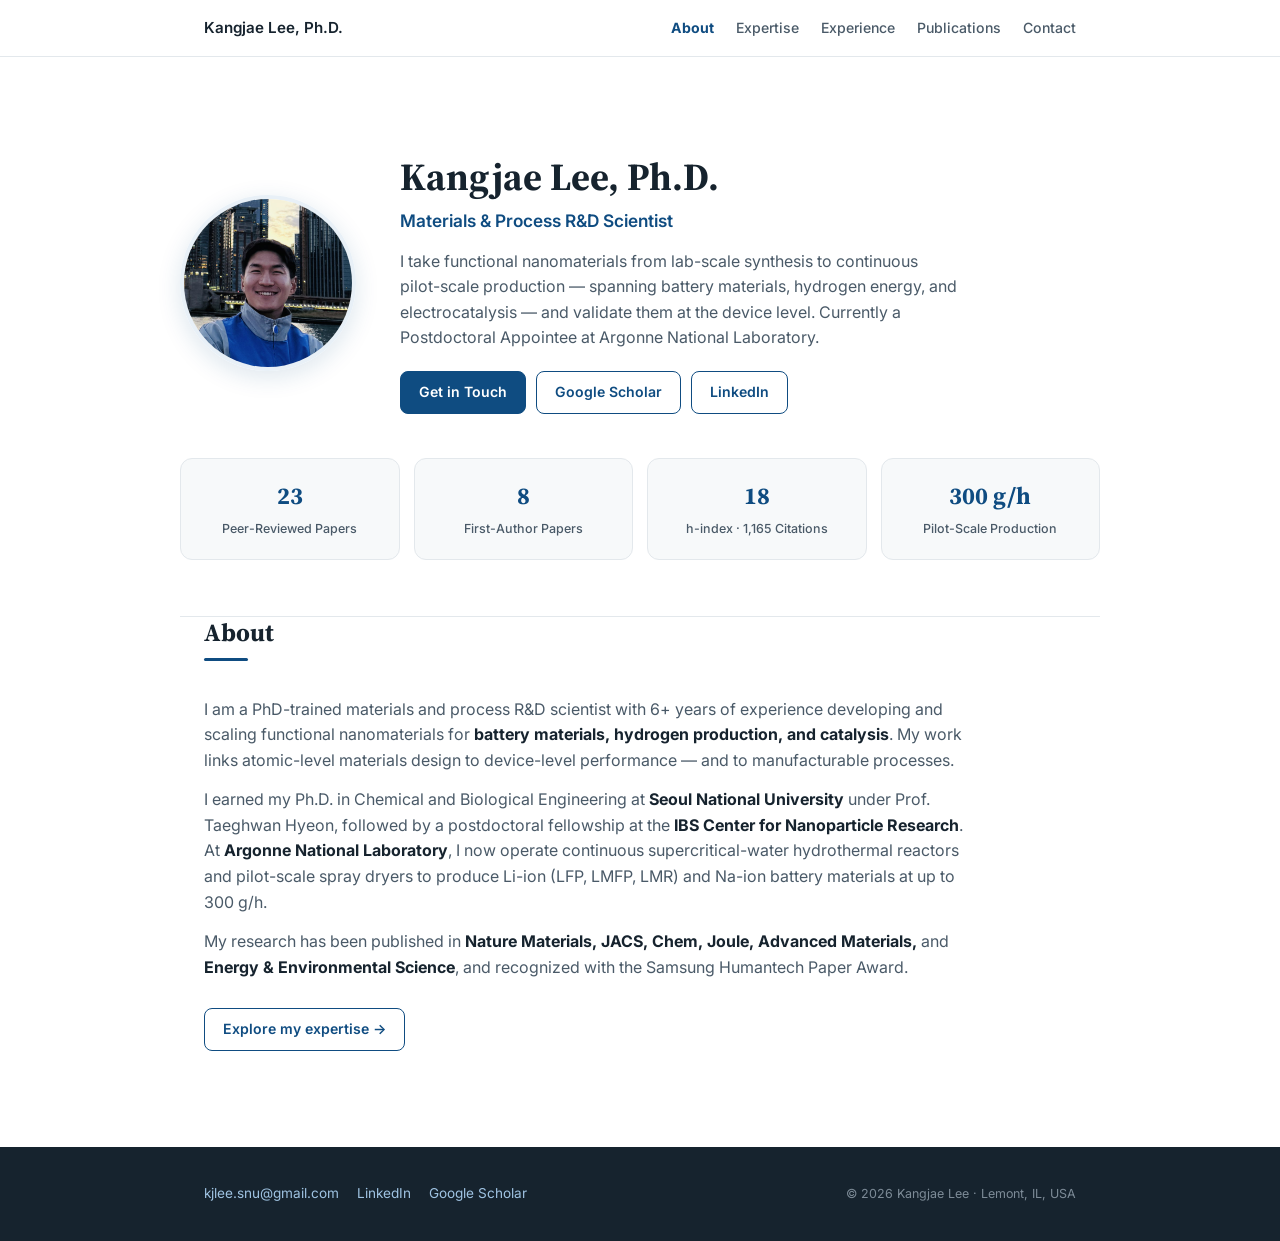
==== index.html @ 3a31b628 "Add files via upload" ====
<!DOCTYPE html>
<html lang="en">
<head>
<meta charset="UTF-8">
<meta name="viewport" content="width=device-width, initial-scale=1.0">
<title>Kangjae Lee, Ph.D. — Materials & Process R&D Scientist</title>
<meta name="description" content="Kangjae Lee, Ph.D. — Materials & Process R&D scientist specializing in nanomaterials, battery materials, hydrogen energy, and lab-to-pilot scale-up. Postdoc at Argonne National Laboratory.">
<link rel="preconnect" href="https://fonts.googleapis.com">
<link rel="preconnect" href="https://fonts.gstatic.com" crossorigin>
<link href="https://fonts.googleapis.com/css2?family=Inter:wght@400;500;600;700&family=Source+Serif+4:opsz,wght@8..60,600;8..60,700&display=swap" rel="stylesheet">
<link rel="stylesheet" href="style.css">
</head>
<body>

<nav>
  <div class="wrap">
    <a class="nav-name" href="index.html">Kangjae Lee, Ph.D.</a>
    <div class="nav-links">
      <a href="index.html" class="active">About</a>
      <a href="expertise.html">Expertise</a>
      <a href="experience.html">Experience</a>
      <a href="publications.html">Publications</a>
      <a href="contact.html">Contact</a>
    </div>
  </div>
</nav>

<main>
<header class="hero-wrap wrap">
  <div class="hero">
    <img class="hero-photo" src="profile.jpg" alt="Portrait of Kangjae Lee">
    <div>
      <h1>Kangjae Lee, Ph.D.</h1>
      <div class="role">Materials &amp; Process R&amp;D Scientist</div>
      <p class="pitch">I take functional nanomaterials from lab-scale synthesis to continuous pilot-scale production — spanning battery materials, hydrogen energy, and electrocatalysis — and validate them at the device level. Currently a Postdoctoral Appointee at Argonne National Laboratory.</p>
      <div class="cta">
        <a class="btn primary" href="mailto:kjlee.snu@gmail.com">Get in Touch</a>
        <a class="btn ghost" href="https://scholar.google.com/citations?user=TuU4Jp8AAAAJ" target="_blank" rel="noopener">Google Scholar</a>
        <a class="btn ghost" href="https://www.linkedin.com/in/kangjae-lee-46b52a366" target="_blank" rel="noopener">LinkedIn</a>
      </div>
    </div>
  </div>
  <div class="stats">
    <div class="stat"><b>23</b><span>Peer-Reviewed Papers</span></div>
    <div class="stat"><b>8</b><span>First-Author Papers</span></div>
    <div class="stat"><b>18</b><span>h-index · 1,165 Citations</span></div>
    <div class="stat"><b>300 g/h</b><span>Pilot-Scale Production</span></div>
  </div>
</header>

<section id="about" class="wrap about">
  <h2>About</h2>
  <p>I am a PhD-trained materials and process R&amp;D scientist with 6+ years of experience developing and scaling functional nanomaterials for <strong>battery materials, hydrogen production, and catalysis</strong>. My work links atomic-level materials design to device-level performance — and to manufacturable processes.</p>
  <p>I earned my Ph.D. in Chemical and Biological Engineering at <strong>Seoul National University</strong> under Prof. Taeghwan Hyeon, followed by a postdoctoral fellowship at the <strong>IBS Center for Nanoparticle Research</strong>. At <strong>Argonne National Laboratory</strong>, I now operate continuous supercritical-water hydrothermal reactors and pilot-scale spray dryers to produce Li-ion (LFP, LMFP, LMR) and Na-ion battery materials at up to 300 g/h.</p>
  <p>My research has been published in <strong>Nature Materials, JACS, Chem, Joule, Advanced Materials,</strong> and <strong>Energy &amp; Environmental Science</strong>, and recognized with the Samsung Humantech Paper Award.</p>
  <p style="margin-top:28px"><a class="btn ghost" href="expertise.html">Explore my expertise →</a></p>
</section>
</main>

<footer>
  <div class="wrap foot-row">
    <div class="links">
      <a href="mailto:kjlee.snu@gmail.com">kjlee.snu@gmail.com</a>
      <a href="https://www.linkedin.com/in/kangjae-lee-46b52a366" target="_blank" rel="noopener">LinkedIn</a>
      <a href="https://scholar.google.com/citations?user=TuU4Jp8AAAAJ" target="_blank" rel="noopener">Google Scholar</a>
    </div>
    <div class="copy">© 2026 Kangjae Lee · Lemont, IL, USA</div>
  </div>
</footer>

</body>
</html>
---- style.css ----
:root{
  --ink:#16232e;
  --ink-soft:#4a5a68;
  --accent:#0f4c81;
  --accent-soft:#e8f0f7;
  --line:#e3e8ec;
  --bg:#ffffff;
  --bg-alt:#f7f9fa;
  --radius:12px;
}
*{margin:0;padding:0;box-sizing:border-box}
html{scroll-behavior:smooth;scroll-padding-top:64px}
body{font-family:'Inter',-apple-system,BlinkMacSystemFont,sans-serif;color:var(--ink);background:var(--bg);line-height:1.6;font-size:16px;display:flex;flex-direction:column;min-height:100vh}
main{flex:1}
h1,h2,h3{font-family:'Source Serif 4',Georgia,serif;line-height:1.25}
a{color:var(--accent);text-decoration:none}
a:hover{text-decoration:underline}
.wrap{max-width:920px;margin:0 auto;padding:0 24px}

/* Nav */
nav{position:sticky;top:0;background:rgba(255,255,255,.92);backdrop-filter:blur(8px);border-bottom:1px solid var(--line);z-index:10}
nav .wrap{display:flex;align-items:center;justify-content:space-between;height:56px;gap:16px}
.nav-name{font-weight:600;font-size:.95rem;color:var(--ink);white-space:nowrap}
.nav-name:hover{text-decoration:none;color:var(--accent)}
.nav-links{display:flex;gap:22px;font-size:.88rem;overflow-x:auto}
.nav-links a{color:var(--ink-soft);font-weight:500;white-space:nowrap}
.nav-links a:hover{color:var(--accent);text-decoration:none}
.nav-links a.active{color:var(--accent);font-weight:700}
@media(max-width:640px){
  .nav-links{gap:14px;font-size:.82rem}
  .nav-name{font-size:.88rem}
}

/* Hero (index) */
header.hero-wrap{padding:96px 0 56px}
.hero{display:flex;gap:44px;align-items:center}
.hero-photo{flex-shrink:0;width:176px;height:176px;border-radius:50%;object-fit:cover;border:4px solid var(--accent-soft);box-shadow:0 6px 24px rgba(15,76,129,.14)}
.hero h1{font-size:2.4rem;font-weight:700;margin-bottom:6px}
.hero .role{font-size:1.08rem;color:var(--accent);font-weight:600;margin-bottom:14px}
.hero .pitch{color:var(--ink-soft);max-width:560px;margin-bottom:20px}
.cta{display:flex;flex-wrap:wrap;gap:10px}
.btn{display:inline-flex;align-items:center;gap:7px;padding:9px 18px;border-radius:8px;font-size:.88rem;font-weight:600;border:1.5px solid var(--accent);transition:all .15s}
.btn.primary{background:var(--accent);color:#fff}
.btn.primary:hover{background:#0c3d68;text-decoration:none}
.btn.ghost{color:var(--accent)}
.btn.ghost:hover{background:var(--accent-soft);text-decoration:none}
@media(max-width:640px){
  .hero{flex-direction:column;text-align:center;gap:24px}
  .hero .pitch{margin-left:auto;margin-right:auto}
  .cta{justify-content:center}
  header.hero-wrap{padding:48px 0 40px}
  .hero h1{font-size:1.9rem}
}

/* Stats */
.stats{display:grid;grid-template-columns:repeat(4,1fr);gap:14px;margin-top:44px}
.stat{background:var(--bg-alt);border:1px solid var(--line);border-radius:var(--radius);padding:18px 12px;text-align:center}
.stat b{display:block;font-size:1.5rem;color:var(--accent);font-family:'Source Serif 4',serif}
.stat span{font-size:.78rem;color:var(--ink-soft);font-weight:500}
@media(max-width:640px){.stats{grid-template-columns:repeat(2,1fr)}}

/* Sections */
section{padding:120px 0 48px;border-top:1px solid var(--line)}
section.page-top{border-top:none;padding-top:72px}
section h2{font-size:1.55rem;margin-bottom:36px}
section h2::after{content:"";display:block;width:44px;height:3px;background:var(--accent);margin-top:10px;border-radius:2px}
.lead{color:var(--ink-soft);max-width:720px;margin:-20px 0 36px}
@media(max-width:640px){
  section{padding:80px 0 40px}
  section.page-top{padding-top:48px}
}
.about p{color:var(--ink-soft);max-width:760px}
.about p+p{margin-top:14px}
.about strong{color:var(--ink)}

/* Expertise */
.cards{display:grid;grid-template-columns:1fr 1fr;gap:16px}
.card{border:1px solid var(--line);border-radius:var(--radius);padding:22px;background:var(--bg)}
.card h3{font-size:1.02rem;margin-bottom:8px;color:var(--accent)}
.card p{font-size:.9rem;color:var(--ink-soft)}
@media(max-width:640px){.cards{grid-template-columns:1fr}}

/* Experience */
.timeline{border-left:2px solid var(--line);padding-left:28px}
.job{position:relative;padding-bottom:34px}
.job:last-child{padding-bottom:0}
.job::before{content:"";position:absolute;left:-35px;top:7px;width:12px;height:12px;border-radius:50%;background:var(--accent);border:3px solid #fff;box-shadow:0 0 0 2px var(--accent)}
.job .when{font-size:.8rem;color:var(--ink-soft);font-weight:600;text-transform:uppercase;letter-spacing:.04em}
.job h3{font-size:1.08rem;margin:3px 0 2px}
.job .org{font-size:.92rem;color:var(--accent);font-weight:600;margin-bottom:8px}
.job p{font-size:.92rem;color:var(--ink-soft)}

/* Publications */
.pub{border:1px solid var(--line);border-radius:var(--radius);padding:18px 22px;margin-bottom:14px;display:flex;justify-content:space-between;gap:18px;align-items:flex-start;transition:border-color .15s}
.pub:hover{border-color:var(--accent)}
.pub .meta{font-size:.8rem;font-weight:700;color:var(--accent);margin-bottom:4px}
.pub .title{font-size:.97rem;font-weight:600;color:var(--ink)}
.pub .tag{flex-shrink:0;font-size:.72rem;font-weight:700;background:var(--accent-soft);color:var(--accent);padding:4px 10px;border-radius:20px;white-space:nowrap;margin-top:2px}
.pub-note{font-size:.9rem;color:var(--ink-soft);margin-top:18px}
@media(max-width:640px){.pub{flex-direction:column;gap:8px}}

/* Awards */
.awards li{list-style:none;padding:12px 0;border-bottom:1px solid var(--line);font-size:.94rem;display:flex;gap:18px}
.awards li:last-child{border-bottom:none}
.awards .yr{font-weight:700;color:var(--accent);font-family:'Source Serif 4',serif;flex-shrink:0;width:48px}

/* Contact page */
.contact-list{list-style:none;margin-top:8px}
.contact-list li{padding:16px 0;border-bottom:1px solid var(--line);display:flex;gap:24px;font-size:.96rem}
.contact-list li:last-child{border-bottom:none}
.contact-list .lbl{flex-shrink:0;width:130px;font-weight:600;color:var(--ink-soft);font-size:.85rem;text-transform:uppercase;letter-spacing:.04em;padding-top:2px}

/* Footer */
footer{background:var(--ink);color:#c8d4de;padding:36px 0;margin-top:96px}
footer a{color:#9fc3e2}
.foot-row{display:flex;flex-wrap:wrap;gap:20px;justify-content:space-between;align-items:center;font-size:.85rem}
.foot-row .links{display:flex;flex-wrap:wrap;gap:18px}
.copy{font-size:.78rem;color:#7d8b97}
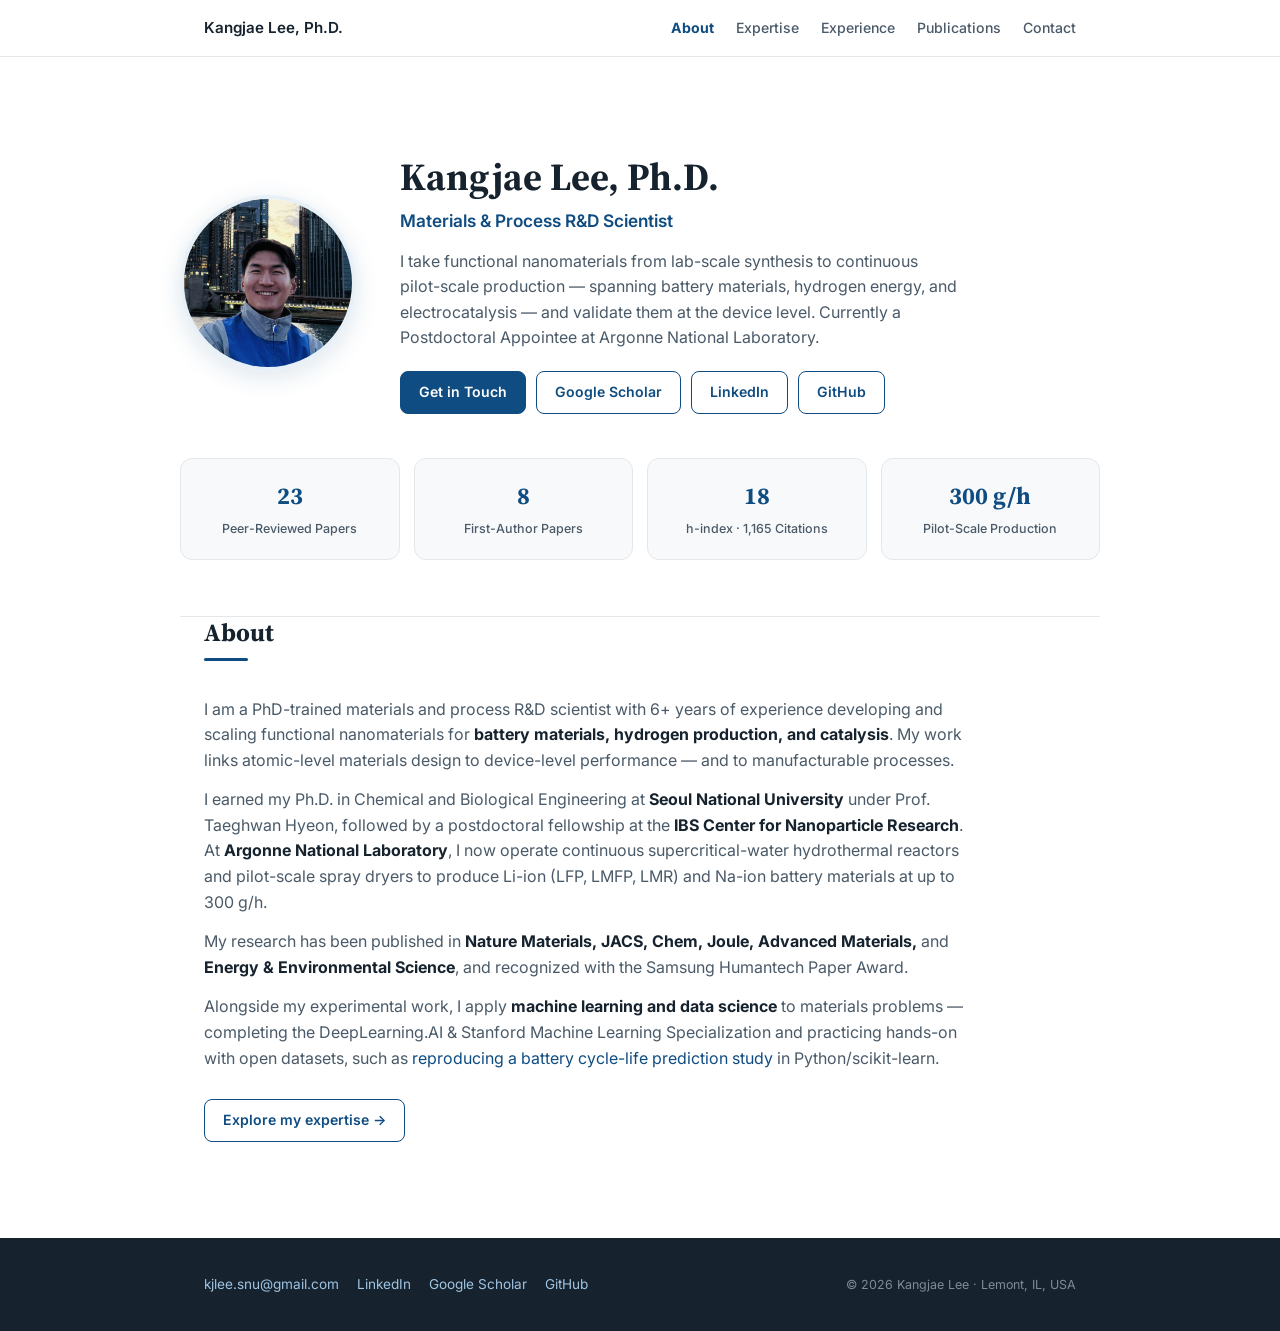
==== commit f5c843d0: "Add files via upload" ====
--- a/index.html
+++ b/index.html
@@ -37,6 +37,7 @@
         <a class="btn primary" href="mailto:kjlee.snu@gmail.com">Get in Touch</a>
         <a class="btn ghost" href="https://scholar.google.com/citations?user=TuU4Jp8AAAAJ" target="_blank" rel="noopener">Google Scholar</a>
         <a class="btn ghost" href="https://www.linkedin.com/in/kangjae-lee-46b52a366" target="_blank" rel="noopener">LinkedIn</a>
+        <a class="btn ghost" href="https://github.com/Survivalcoder77" target="_blank" rel="noopener">GitHub</a>
       </div>
     </div>
   </div>
@@ -53,6 +54,7 @@
   <p>I am a PhD-trained materials and process R&amp;D scientist with 6+ years of experience developing and scaling functional nanomaterials for <strong>battery materials, hydrogen production, and catalysis</strong>. My work links atomic-level materials design to device-level performance — and to manufacturable processes.</p>
   <p>I earned my Ph.D. in Chemical and Biological Engineering at <strong>Seoul National University</strong> under Prof. Taeghwan Hyeon, followed by a postdoctoral fellowship at the <strong>IBS Center for Nanoparticle Research</strong>. At <strong>Argonne National Laboratory</strong>, I now operate continuous supercritical-water hydrothermal reactors and pilot-scale spray dryers to produce Li-ion (LFP, LMFP, LMR) and Na-ion battery materials at up to 300 g/h.</p>
   <p>My research has been published in <strong>Nature Materials, JACS, Chem, Joule, Advanced Materials,</strong> and <strong>Energy &amp; Environmental Science</strong>, and recognized with the Samsung Humantech Paper Award.</p>
+  <p>Alongside my experimental work, I apply <strong>machine learning and data science</strong> to materials problems — completing the DeepLearning.AI &amp; Stanford Machine Learning Specialization and practicing hands-on with open datasets, such as <a href="https://github.com/Survivalcoder77/lfp-cycle-life-prediction" target="_blank" rel="noopener">reproducing a battery cycle-life prediction study</a> in Python/scikit-learn.</p>
   <p style="margin-top:28px"><a class="btn ghost" href="expertise.html">Explore my expertise →</a></p>
 </section>
 </main>
@@ -63,6 +65,7 @@
       <a href="mailto:kjlee.snu@gmail.com">kjlee.snu@gmail.com</a>
       <a href="https://www.linkedin.com/in/kangjae-lee-46b52a366" target="_blank" rel="noopener">LinkedIn</a>
       <a href="https://scholar.google.com/citations?user=TuU4Jp8AAAAJ" target="_blank" rel="noopener">Google Scholar</a>
+      <a href="https://github.com/Survivalcoder77" target="_blank" rel="noopener">GitHub</a>
     </div>
     <div class="copy">© 2026 Kangjae Lee · Lemont, IL, USA</div>
   </div>
